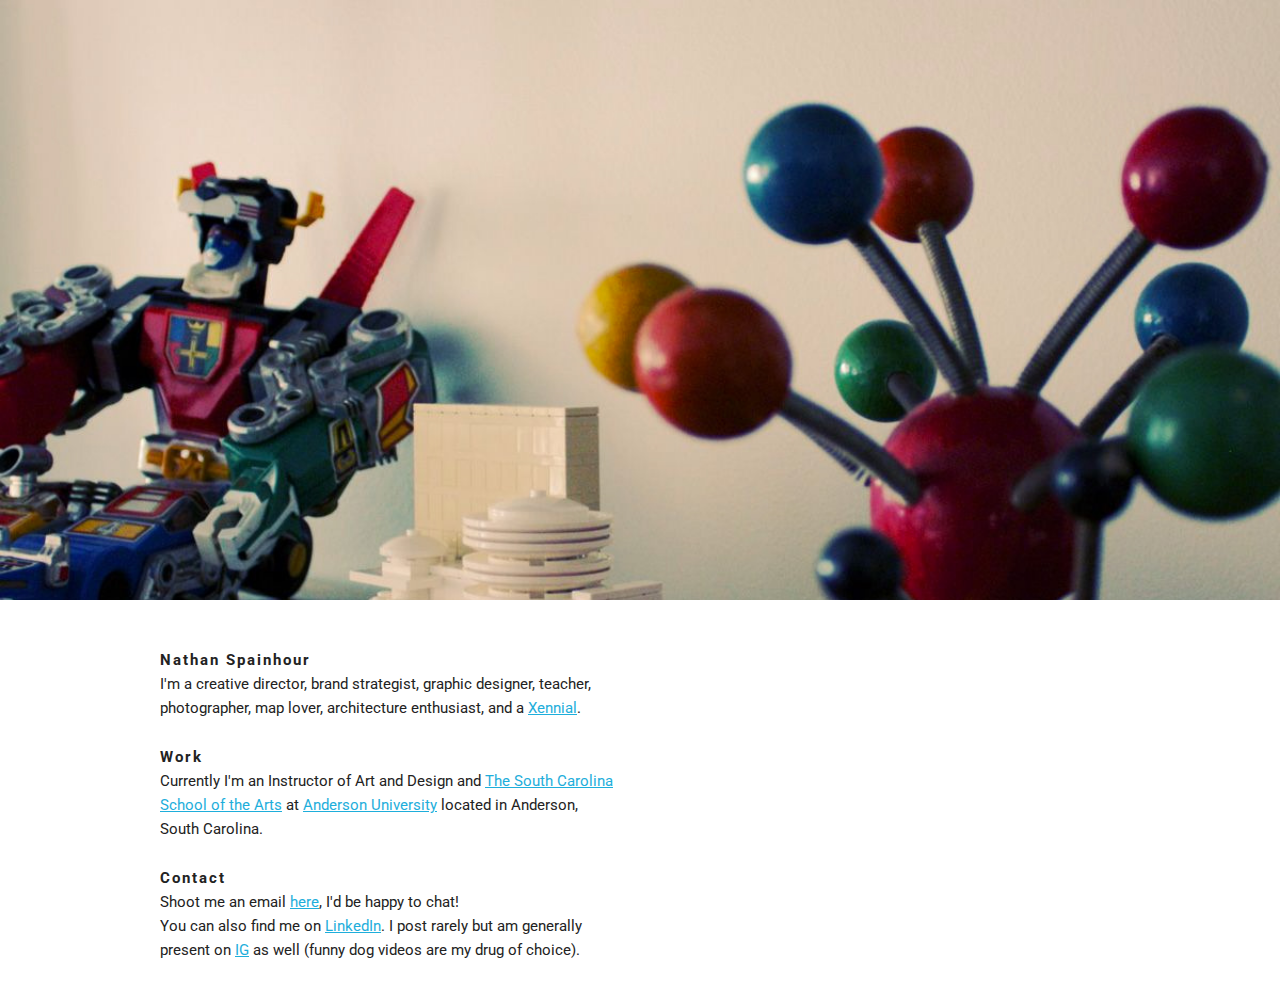
==== index.html @ f4badb20 "initial commit" ====
<!DOCTYPE html>
<html lang="en">
<head>

  <!-- Basic Page Needs
  –––––––––––––––––––––––––––––––––––––––––––––––––– -->
  <meta charset="utf-8">
  <title>Nathan Spainhour | Creative director and graphic designer</title>
  <meta name="description" content="Creative director, brand strategist, graphic designer, teacher, photographer, map lover, architecture enthusiast, and child of the 80s.">
  <meta name="author" content="Nathan Spainhour">

  <!-- Mobile Specific Metas
  –––––––––––––––––––––––––––––––––––––––––––––––––– -->
  <meta name="viewport" content="width=device-width, initial-scale=1">

  <!-- FONT
  –––––––––––––––––––––––––––––––––––––––––––––––––– -->
  <!-- <link href="//fonts.googleapis.com/css?family=Raleway:400,300,600" rel="stylesheet" type="text/css"> -->
  <link rel="preconnect" href="https://fonts.gstatic.com">
  <link href="https://fonts.googleapis.com/css2?family=Roboto:wght@400;700&display=swap" rel="stylesheet">

  <!-- CSS
  –––––––––––––––––––––––––––––––––––––––––––––––––– -->
  <link rel="stylesheet" href="css/normalize.css">
  <link rel="stylesheet" href="css/skeleton.css">
  <link rel="stylesheet" href="css/main.css">

  <!-- Favicon
  –––––––––––––––––––––––––––––––––––––––––––––––––– -->
  <link rel="icon" type="image/ico" href="images/favicon.ico">

</head>
<body>

  <!-- Primary Page Layout
  –––––––––––––––––––––––––––––––––––––––––––––––––– -->
<div class="banner"></div>
  <div class="container">
    <div class="row">
      <div class="one-half column" style="margin-top: 5%">
        <h1>Nathan Spainhour</h1>
        <p>I'm a creative director, brand strategist, graphic designer, teacher, photographer, map lover, architecture enthusiast, and a <a href="https://en.wikipedia.org/wiki/Xennials" target="_blank">Xennial</a>.</p>

<h4>Work</h4>

<p>Currently I'm an Instructor of Art and Design and <a href="http://art.schoolofthearts.com" target="_blank">The South Carolina School of the Arts</a> at <a href="https://andersonuniversity.edu" target="_blank">Anderson University</a> located in Anderson, South Carolina.</p>

<h4>Contact</h4>

<p>Shoot me an email <a href="mailto:nathan.spainhour@gmail.com">here</a>, I'd be happy to chat!<br>
You can also find me on <a href="https://www.linkedin.com/in/nathanspainhour/">LinkedIn</a>. I post rarely but am generally present on <a href="https://www.instagram.com/natespain/">IG</a> as well (funny dog videos are my drug of choice).</p>
      </div>
    </div>
  </div>

<!-- End Document
  –––––––––––––––––––––––––––––––––––––––––––––––––– -->
</body>
</html>
---- css/skeleton.css ----
/*
* Skeleton V2.0.4
* Copyright 2014, Dave Gamache
* www.getskeleton.com
* Free to use under the MIT license.
* http://www.opensource.org/licenses/mit-license.php
* 12/29/2014
*/


/* Table of contents
––––––––––––––––––––––––––––––––––––––––––––––––––
- Grid
- Base Styles
- Typography
- Links
- Buttons
- Forms
- Lists
- Code
- Tables
- Spacing
- Utilities
- Clearing
- Media Queries
*/


/* Grid
–––––––––––––––––––––––––––––––––––––––––––––––––– */
.container {
  position: relative;
  width: 100%;
  max-width: 960px;
  margin: 0 auto;
  padding: 0 20px;
  box-sizing: border-box; }
.column,
.columns {
  width: 100%;
  float: left;
  box-sizing: border-box; }

/* For devices larger than 400px */
@media (min-width: 400px) {
  .container {
    width: 85%;
    padding: 0; }
}

/* For devices larger than 550px */
@media (min-width: 550px) {
  .container {
    width: 80%; }
  .column,
  .columns {
    margin-left: 4%; }
  .column:first-child,
  .columns:first-child {
    margin-left: 0; }

  .one.column,
  .one.columns                    { width: 4.66666666667%; }
  .two.columns                    { width: 13.3333333333%; }
  .three.columns                  { width: 22%;            }
  .four.columns                   { width: 30.6666666667%; }
  .five.columns                   { width: 39.3333333333%; }
  .six.columns                    { width: 48%;            }
  .seven.columns                  { width: 56.6666666667%; }
  .eight.columns                  { width: 65.3333333333%; }
  .nine.columns                   { width: 74.0%;          }
  .ten.columns                    { width: 82.6666666667%; }
  .eleven.columns                 { width: 91.3333333333%; }
  .twelve.columns                 { width: 100%; margin-left: 0; }

  .one-third.column               { width: 30.6666666667%; }
  .two-thirds.column              { width: 65.3333333333%; }

  .one-half.column                { width: 48%; }

  /* Offsets */
  .offset-by-one.column,
  .offset-by-one.columns          { margin-left: 8.66666666667%; }
  .offset-by-two.column,
  .offset-by-two.columns          { margin-left: 17.3333333333%; }
  .offset-by-three.column,
  .offset-by-three.columns        { margin-left: 26%;            }
  .offset-by-four.column,
  .offset-by-four.columns         { margin-left: 34.6666666667%; }
  .offset-by-five.column,
  .offset-by-five.columns         { margin-left: 43.3333333333%; }
  .offset-by-six.column,
  .offset-by-six.columns          { margin-left: 52%;            }
  .offset-by-seven.column,
  .offset-by-seven.columns        { margin-left: 60.6666666667%; }
  .offset-by-eight.column,
  .offset-by-eight.columns        { margin-left: 69.3333333333%; }
  .offset-by-nine.column,
  .offset-by-nine.columns         { margin-left: 78.0%;          }
  .offset-by-ten.column,
  .offset-by-ten.columns          { margin-left: 86.6666666667%; }
  .offset-by-eleven.column,
  .offset-by-eleven.columns       { margin-left: 95.3333333333%; }

  .offset-by-one-third.column,
  .offset-by-one-third.columns    { margin-left: 34.6666666667%; }
  .offset-by-two-thirds.column,
  .offset-by-two-thirds.columns   { margin-left: 69.3333333333%; }

  .offset-by-one-half.column,
  .offset-by-one-half.columns     { margin-left: 52%; }

}


/* Base Styles
–––––––––––––––––––––––––––––––––––––––––––––––––– */
/* NOTE
html is set to 62.5% so that all the REM measurements throughout Skeleton
are based on 10px sizing. So basically 1.5rem = 15px :) */
html {
  font-size: 62.5%; }
body {
  font-size: 1.5em; /* currently ems cause chrome bug misinterpreting rems on body element */
  line-height: 1.6;
  font-weight: 400;
  font-family: "Raleway", "HelveticaNeue", "Helvetica Neue", Helvetica, Arial, sans-serif;
  color: #222; }


/* Typography
–––––––––––––––––––––––––––––––––––––––––––––––––– */
h1, h2, h3, h4, h5, h6 {
  margin-top: 0;
  margin-bottom: 2rem;
  font-weight: 300; }
h1 { font-size: 4.0rem; line-height: 1.2;  letter-spacing: -.1rem;}
h2 { font-size: 3.6rem; line-height: 1.25; letter-spacing: -.1rem; }
h3 { font-size: 3.0rem; line-height: 1.3;  letter-spacing: -.1rem; }
h4 { font-size: 2.4rem; line-height: 1.35; letter-spacing: -.08rem; }
h5 { font-size: 1.8rem; line-height: 1.5;  letter-spacing: -.05rem; }
h6 { font-size: 1.5rem; line-height: 1.6;  letter-spacing: 0; }

/* Larger than phablet */
@media (min-width: 550px) {
  h1 { font-size: 5.0rem; }
  h2 { font-size: 4.2rem; }
  h3 { font-size: 3.6rem; }
  h4 { font-size: 3.0rem; }
  h5 { font-size: 2.4rem; }
  h6 { font-size: 1.5rem; }
}

p {
  margin-top: 0; }


/* Links
–––––––––––––––––––––––––––––––––––––––––––––––––– */
a {
  color: #1EAEDB; }
a:hover {
  color: #0FA0CE; }


/* Buttons
–––––––––––––––––––––––––––––––––––––––––––––––––– */
.button,
button,
input[type="submit"],
input[type="reset"],
input[type="button"] {
  display: inline-block;
  height: 38px;
  padding: 0 30px;
  color: #555;
  text-align: center;
  font-size: 11px;
  font-weight: 600;
  line-height: 38px;
  letter-spacing: .1rem;
  text-transform: uppercase;
  text-decoration: none;
  white-space: nowrap;
  background-color: transparent;
  border-radius: 4px;
  border: 1px solid #bbb;
  cursor: pointer;
  box-sizing: border-box; }
.button:hover,
button:hover,
input[type="submit"]:hover,
input[type="reset"]:hover,
input[type="button"]:hover,
.button:focus,
button:focus,
input[type="submit"]:focus,
input[type="reset"]:focus,
input[type="button"]:focus {
  color: #333;
  border-color: #888;
  outline: 0; }
.button.button-primary,
button.button-primary,
input[type="submit"].button-primary,
input[type="reset"].button-primary,
input[type="button"].button-primary {
  color: #FFF;
  background-color: #33C3F0;
  border-color: #33C3F0; }
.button.button-primary:hover,
button.button-primary:hover,
input[type="submit"].button-primary:hover,
input[type="reset"].button-primary:hover,
input[type="button"].button-primary:hover,
.button.button-primary:focus,
button.button-primary:focus,
input[type="submit"].button-primary:focus,
input[type="reset"].button-primary:focus,
input[type="button"].button-primary:focus {
  color: #FFF;
  background-color: #1EAEDB;
  border-color: #1EAEDB; }


/* Forms
–––––––––––––––––––––––––––––––––––––––––––––––––– */
input[type="email"],
input[type="number"],
input[type="search"],
input[type="text"],
input[type="tel"],
input[type="url"],
input[type="password"],
textarea,
select {
  height: 38px;
  padding: 6px 10px; /* The 6px vertically centers text on FF, ignored by Webkit */
  background-color: #fff;
  border: 1px solid #D1D1D1;
  border-radius: 4px;
  box-shadow: none;
  box-sizing: border-box; }
/* Removes awkward default styles on some inputs for iOS */
input[type="email"],
input[type="number"],
input[type="search"],
input[type="text"],
input[type="tel"],
input[type="url"],
input[type="password"],
textarea {
  -webkit-appearance: none;
     -moz-appearance: none;
          appearance: none; }
textarea {
  min-height: 65px;
  padding-top: 6px;
  padding-bottom: 6px; }
input[type="email"]:focus,
input[type="number"]:focus,
input[type="search"]:focus,
input[type="text"]:focus,
input[type="tel"]:focus,
input[type="url"]:focus,
input[type="password"]:focus,
textarea:focus,
select:focus {
  border: 1px solid #33C3F0;
  outline: 0; }
label,
legend {
  display: block;
  margin-bottom: .5rem;
  font-weight: 600; }
fieldset {
  padding: 0;
  border-width: 0; }
input[type="checkbox"],
input[type="radio"] {
  display: inline; }
label > .label-body {
  display: inline-block;
  margin-left: .5rem;
  font-weight: normal; }


/* Lists
–––––––––––––––––––––––––––––––––––––––––––––––––– */
ul {
  list-style: circle inside; }
ol {
  list-style: decimal inside; }
ol, ul {
  padding-left: 0;
  margin-top: 0; }
ul ul,
ul ol,
ol ol,
ol ul {
  margin: 1.5rem 0 1.5rem 3rem;
  font-size: 90%; }
li {
  margin-bottom: 1rem; }


/* Code
–––––––––––––––––––––––––––––––––––––––––––––––––– */
code {
  padding: .2rem .5rem;
  margin: 0 .2rem;
  font-size: 90%;
  white-space: nowrap;
  background: #F1F1F1;
  border: 1px solid #E1E1E1;
  border-radius: 4px; }
pre > code {
  display: block;
  padding: 1rem 1.5rem;
  white-space: pre; }


/* Tables
–––––––––––––––––––––––––––––––––––––––––––––––––– */
th,
td {
  padding: 12px 15px;
  text-align: left;
  border-bottom: 1px solid #E1E1E1; }
th:first-child,
td:first-child {
  padding-left: 0; }
th:last-child,
td:last-child {
  padding-right: 0; }


/* Spacing
–––––––––––––––––––––––––––––––––––––––––––––––––– */
button,
.button {
  margin-bottom: 1rem; }
input,
textarea,
select,
fieldset {
  margin-bottom: 1.5rem; }
pre,
blockquote,
dl,
figure,
table,
p,
ul,
ol,
form {
  margin-bottom: 2.5rem; }


/* Utilities
–––––––––––––––––––––––––––––––––––––––––––––––––– */
.u-full-width {
  width: 100%;
  box-sizing: border-box; }
.u-max-full-width {
  max-width: 100%;
  box-sizing: border-box; }
.u-pull-right {
  float: right; }
.u-pull-left {
  float: left; }


/* Misc
–––––––––––––––––––––––––––––––––––––––––––––––––– */
hr {
  margin-top: 3rem;
  margin-bottom: 3.5rem;
  border-width: 0;
  border-top: 1px solid #E1E1E1; }


/* Clearing
–––––––––––––––––––––––––––––––––––––––––––––––––– */

/* Self Clearing Goodness */
.container:after,
.row:after,
.u-cf {
  content: "";
  display: table;
  clear: both; }


/* Media Queries
–––––––––––––––––––––––––––––––––––––––––––––––––– */
/*
Note: The best way to structure the use of media queries is to create the queries
near the relevant code. For example, if you wanted to change the styles for buttons
on small devices, paste the mobile query code up in the buttons section and style it
there.
*/


/* Larger than mobile */
@media (min-width: 400px) {}

/* Larger than phablet (also point when grid becomes active) */
@media (min-width: 550px) {}

/* Larger than tablet */
@media (min-width: 750px) {}

/* Larger than desktop */
@media (min-width: 1000px) {}

/* Larger than Desktop HD */
@media (min-width: 1200px) {}
---- css/main.css ----
body {
  font-size: 1.5em; /* currently ems cause chrome bug misinterpreting rems on body element */
  line-height: 1.6;
  font-weight: 400;
  font-family: "Roboto", "HelveticaNeue", "Helvetica Neue", Helvetica, Arial, sans-serif;
  color: #222; }

  h1, h2, h3, h4, h5, h6 {
    margin-top: 0;
    margin-bottom: 0rem;
    font-weight: 700; }
  h1, h2, h3, h4, h5, h6 { font-size: 1.5rem; line-height: 1.6;  letter-spacing: .2rem; }

  /* Larger than phablet */
  @media (min-width: 550px) {
    h1, h2, h3, h4, h5, h6 { font-size: 1.5rem; }
  }

.banner{
  background-image: url(../images/nathan-spainhour-header.jpg);
  background-position: left 30%;
  width: 100%;
  height: 600px;
  background-size: cover;
  background-repeat: no-repeat;
}
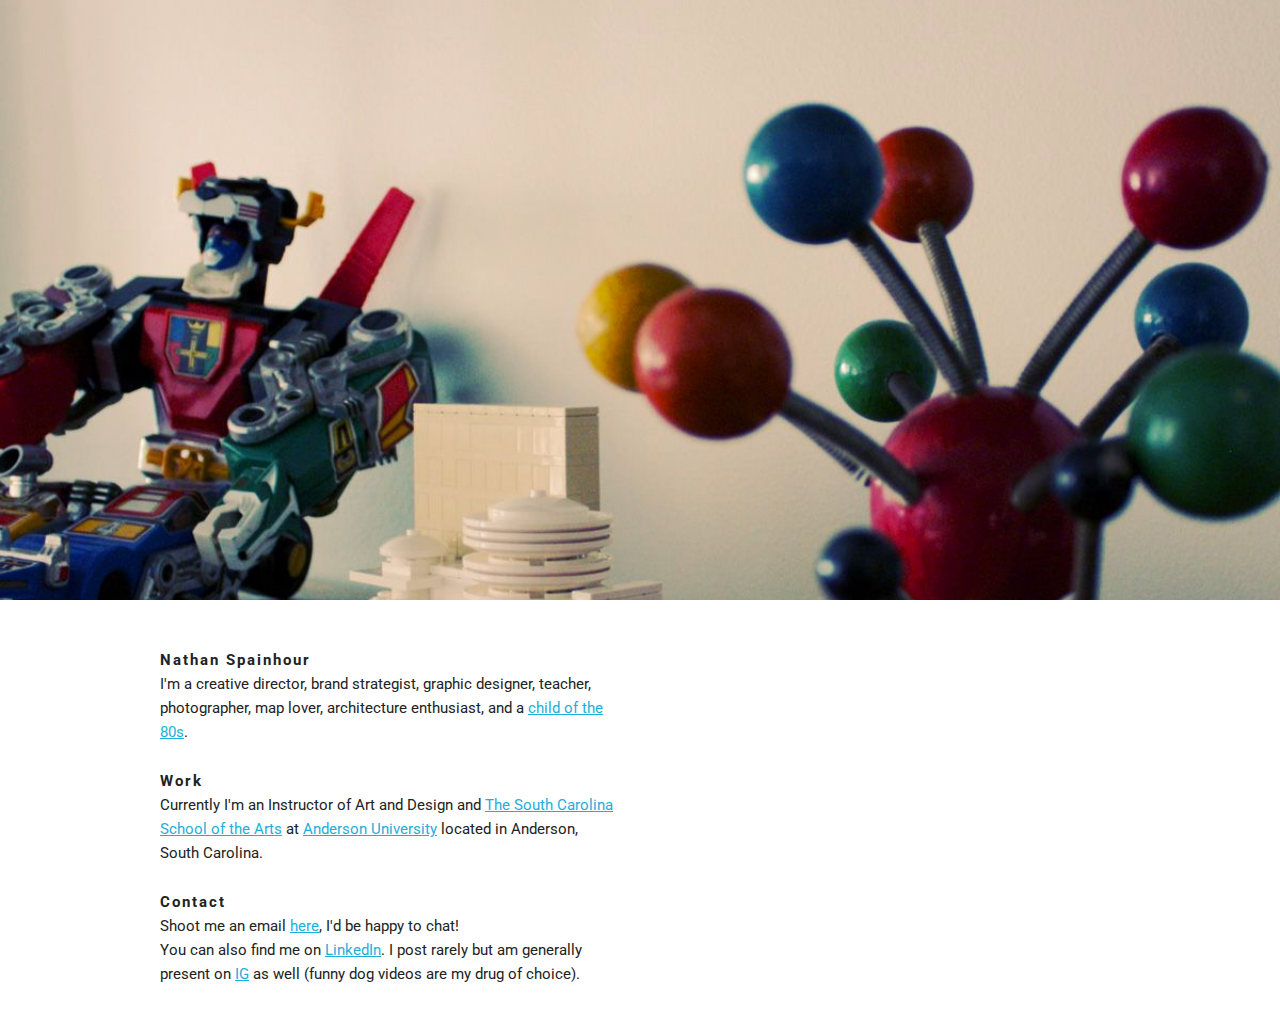
==== commit 1e8a30e5: "updated generation" ====
--- a/index.html
+++ b/index.html
@@ -39,7 +39,7 @@
     <div class="row">
       <div class="one-half column" style="margin-top: 5%">
         <h1>Nathan Spainhour</h1>
-        <p>I'm a creative director, brand strategist, graphic designer, teacher, photographer, map lover, architecture enthusiast, and a <a href="https://en.wikipedia.org/wiki/Xennials" target="_blank">Xennial</a>.</p>
+        <p>I'm a creative director, brand strategist, graphic designer, teacher, photographer, map lover, architecture enthusiast, and a <a href="https://en.wikipedia.org/wiki/Xennials" target="_blank">child of the 80s</a>.</p>
 
 <h4>Work</h4>
 
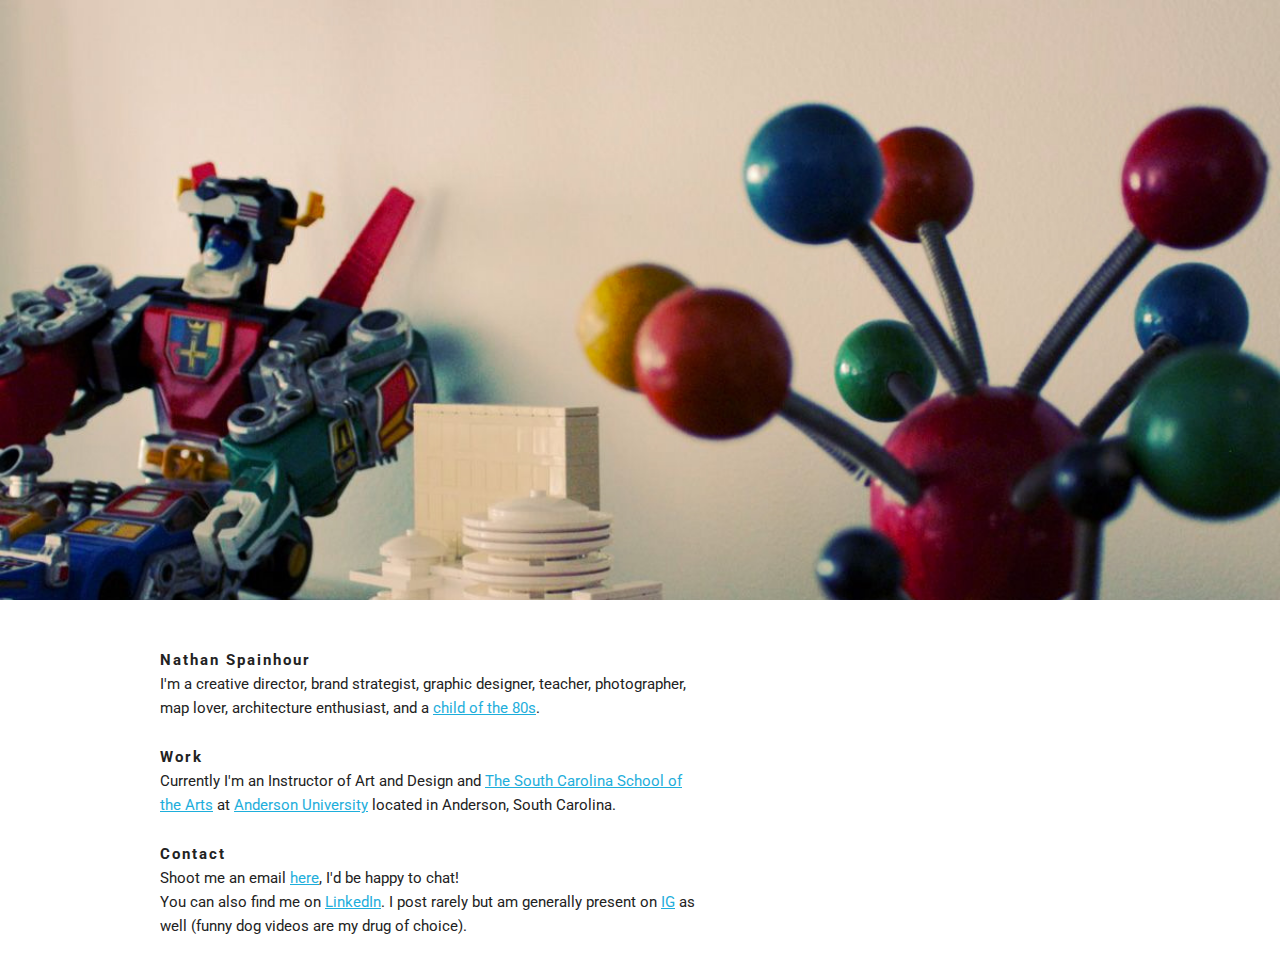
==== commit 4d6a1f9a: "Added columns" ====
--- a/index.html
+++ b/index.html
@@ -37,7 +37,7 @@
 <div class="banner"></div>
   <div class="container">
     <div class="row">
-      <div class="one-half column" style="margin-top: 5%">
+      <div class="seven columns" style="margin-top: 5%">
         <h1>Nathan Spainhour</h1>
         <p>I'm a creative director, brand strategist, graphic designer, teacher, photographer, map lover, architecture enthusiast, and a <a href="https://en.wikipedia.org/wiki/Xennials" target="_blank">child of the 80s</a>.</p>
 
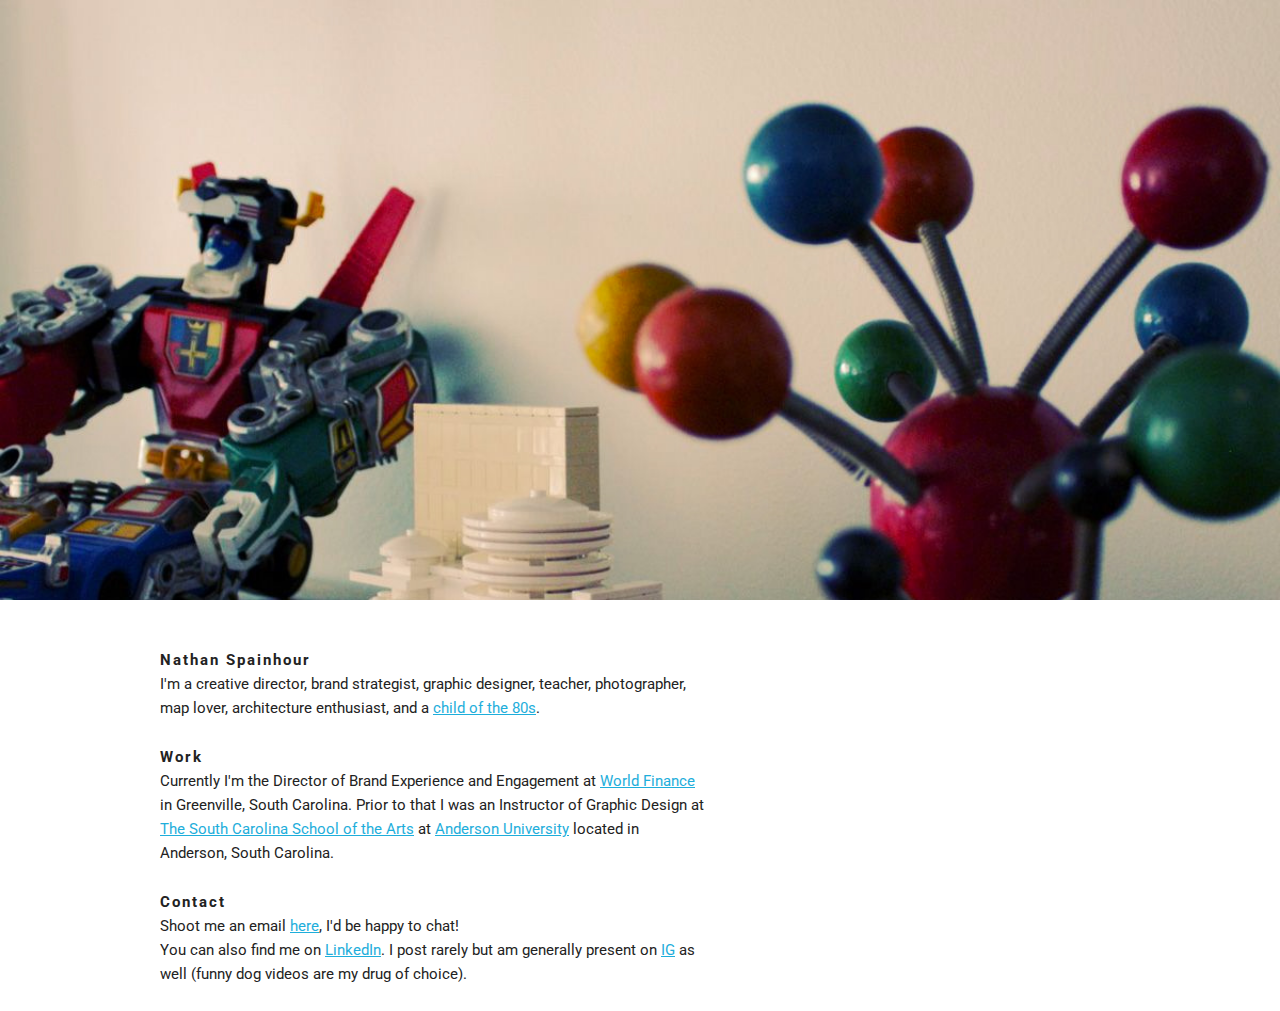
==== commit 661aa2bd: "added WF info" ====
--- a/index.html
+++ b/index.html
@@ -43,7 +43,7 @@
 
 <h4>Work</h4>
 
-<p>Currently I'm an Instructor of Art and Design and <a href="http://art.schoolofthearts.com" target="_blank">The South Carolina School of the Arts</a> at <a href="https://andersonuniversity.edu" target="_blank">Anderson University</a> located in Anderson, South Carolina.</p>
+<p>Currently I'm the Director of Brand Experience and Engagement at <a href="http://loansbyworld.com" target="_blank">World Finance</a> in Greenville, South Carolina. Prior to that I was an Instructor of Graphic Design at <a href="http://art.schoolofthearts.com" target="_blank">The South Carolina School of the Arts</a> at <a href="https://andersonuniversity.edu" target="_blank">Anderson University</a> located in Anderson, South Carolina.</p></p>
 
 <h4>Contact</h4>
 
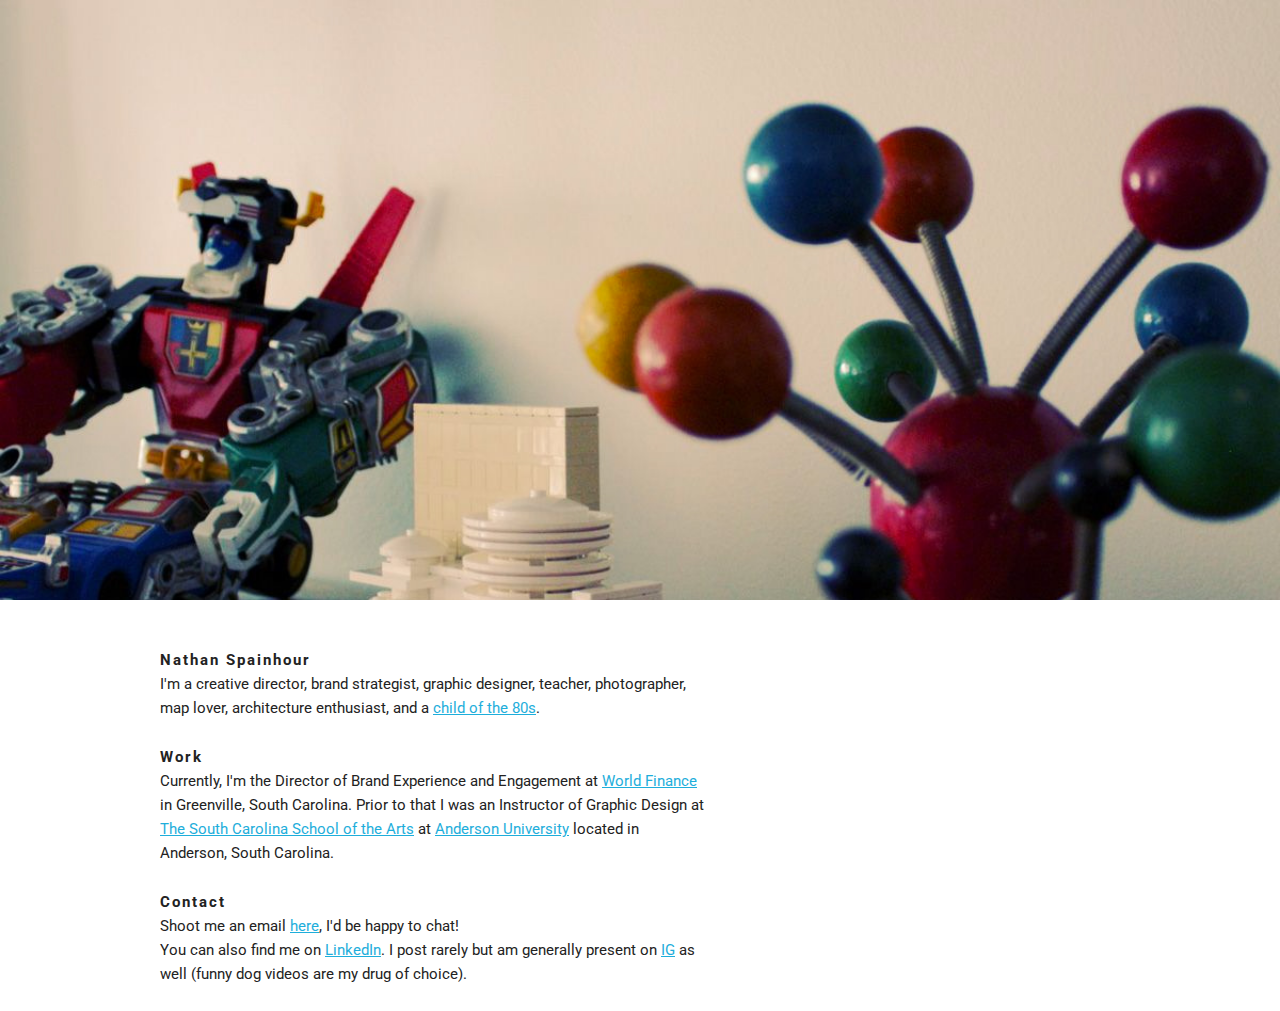
==== commit 87455eaa: "added comma" ====
--- a/index.html
+++ b/index.html
@@ -43,7 +43,7 @@
 
 <h4>Work</h4>
 
-<p>Currently I'm the Director of Brand Experience and Engagement at <a href="http://loansbyworld.com" target="_blank">World Finance</a> in Greenville, South Carolina. Prior to that I was an Instructor of Graphic Design at <a href="http://art.schoolofthearts.com" target="_blank">The South Carolina School of the Arts</a> at <a href="https://andersonuniversity.edu" target="_blank">Anderson University</a> located in Anderson, South Carolina.</p></p>
+<p>Currently, I'm the Director of Brand Experience and Engagement at <a href="http://loansbyworld.com" target="_blank">World Finance</a> in Greenville, South Carolina. Prior to that I was an Instructor of Graphic Design at <a href="http://art.schoolofthearts.com" target="_blank">The South Carolina School of the Arts</a> at <a href="https://andersonuniversity.edu" target="_blank">Anderson University</a> located in Anderson, South Carolina.</p></p>
 
 <h4>Contact</h4>
 
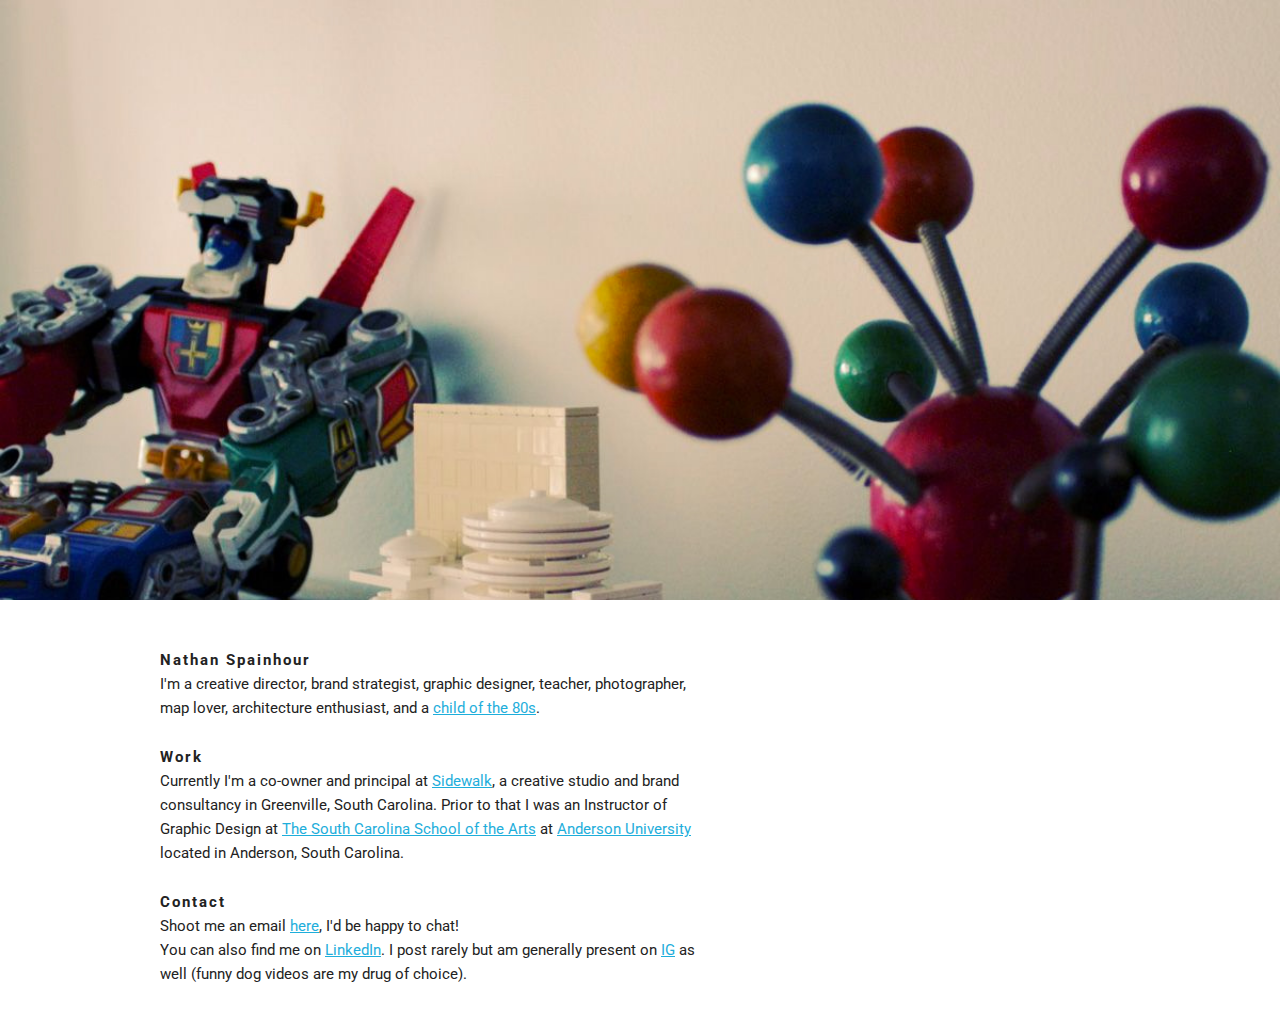
==== commit 8d29ed0a: "added sidewalk info" ====
--- a/index.html
+++ b/index.html
@@ -43,7 +43,7 @@
 
 <h4>Work</h4>
 
-<p>Currently, I'm the Director of Brand Experience and Engagement at <a href="http://loansbyworld.com" target="_blank">World Finance</a> in Greenville, South Carolina. Prior to that I was an Instructor of Graphic Design at <a href="http://art.schoolofthearts.com" target="_blank">The South Carolina School of the Arts</a> at <a href="https://andersonuniversity.edu" target="_blank">Anderson University</a> located in Anderson, South Carolina.</p></p>
+<p>Currently I'm a co-owner and principal at <a href="http://sidewalkstudio.co" target="_blank">Sidewalk</a>, a creative studio and brand consultancy in Greenville, South Carolina. Prior to that I was an Instructor of Graphic Design at <a href="http://art.schoolofthearts.com" target="_blank">The South Carolina School of the Arts</a> at <a href="https://andersonuniversity.edu" target="_blank">Anderson University</a> located in Anderson, South Carolina.</p></p>
 
 <h4>Contact</h4>
 
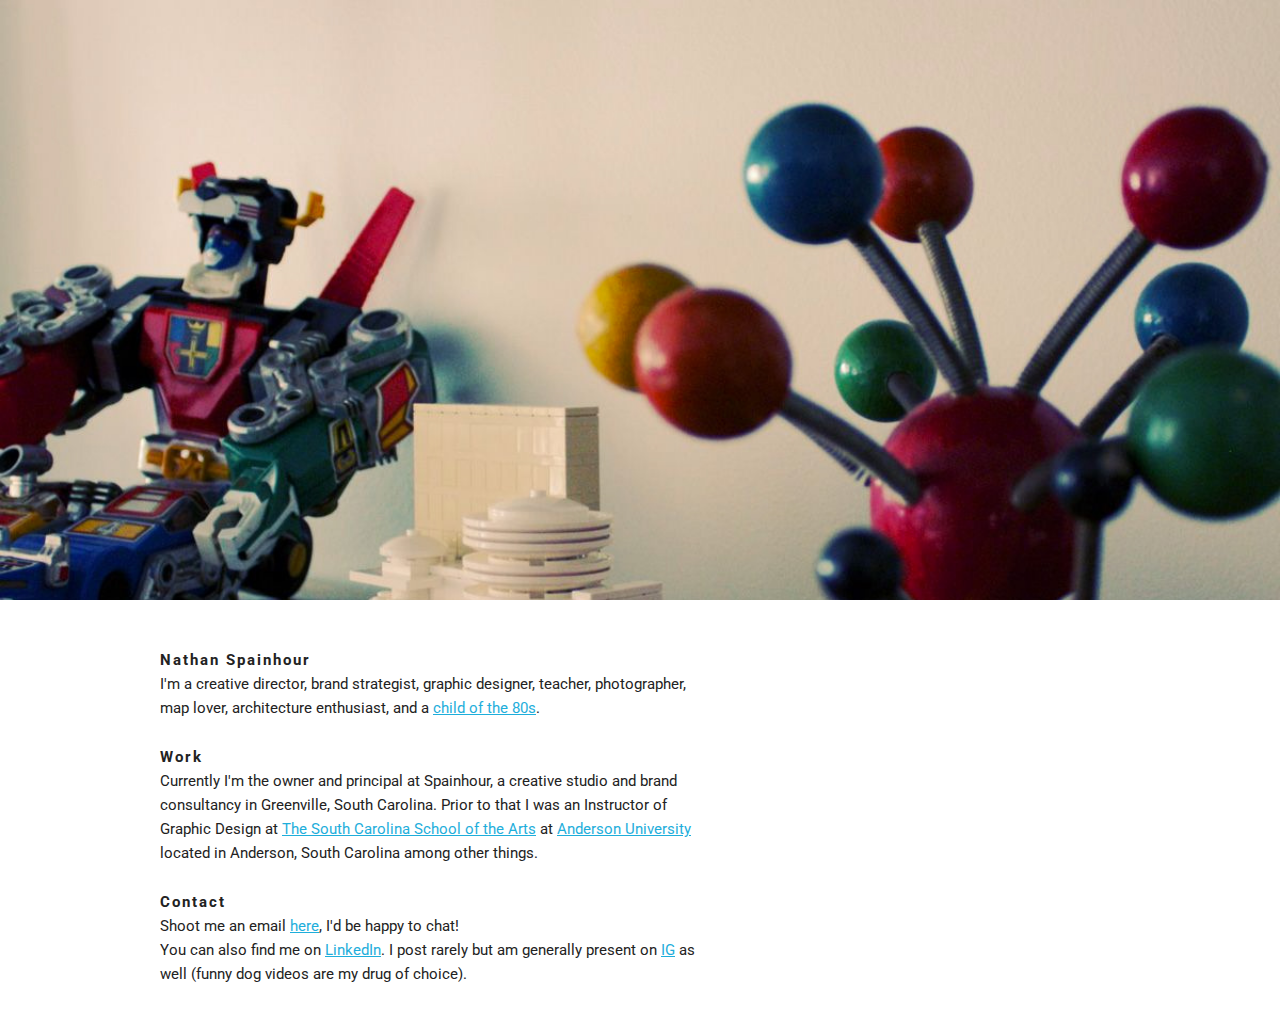
==== commit 8d9db77f: "Update index.html" ====
--- a/index.html
+++ b/index.html
@@ -43,11 +43,11 @@
 
 <h4>Work</h4>
 
-<p>Currently I'm a co-owner and principal at <a href="http://sidewalkstudio.co" target="_blank">Sidewalk</a>, a creative studio and brand consultancy in Greenville, South Carolina. Prior to that I was an Instructor of Graphic Design at <a href="http://art.schoolofthearts.com" target="_blank">The South Carolina School of the Arts</a> at <a href="https://andersonuniversity.edu" target="_blank">Anderson University</a> located in Anderson, South Carolina.</p></p>
+<p>Currently I'm the owner and principal at Spainhour, a creative studio and brand consultancy in Greenville, South Carolina. Prior to that I was an Instructor of Graphic Design at <a href="http://art.schoolofthearts.com" target="_blank">The South Carolina School of the Arts</a> at <a href="https://andersonuniversity.edu" target="_blank">Anderson University</a> located in Anderson, South Carolina among other things.</p></p>
 
 <h4>Contact</h4>
 
-<p>Shoot me an email <a href="mailto:nathan.spainhour@gmail.com">here</a>, I'd be happy to chat!<br>
+<p>Shoot me an email <a href="mailto:nathan@spainhour.co">here</a>, I'd be happy to chat!<br>
 You can also find me on <a href="https://www.linkedin.com/in/nathanspainhour/">LinkedIn</a>. I post rarely but am generally present on <a href="https://www.instagram.com/natespain/">IG</a> as well (funny dog videos are my drug of choice).</p>
       </div>
     </div>
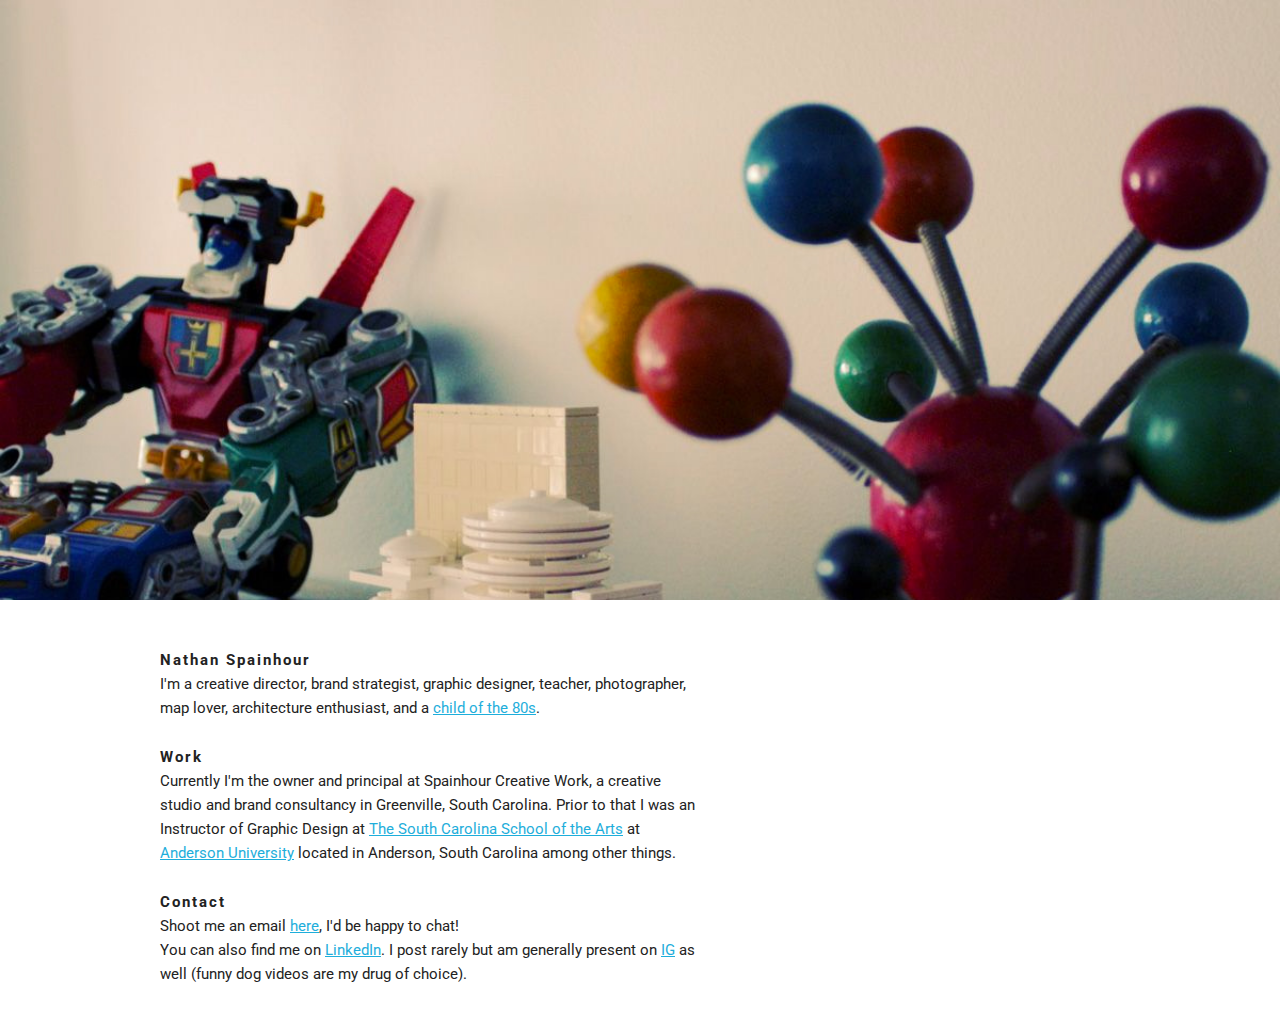
==== commit 823b055b: "Update index.html" ====
--- a/index.html
+++ b/index.html
@@ -43,7 +43,7 @@
 
 <h4>Work</h4>
 
-<p>Currently I'm the owner and principal at Spainhour, a creative studio and brand consultancy in Greenville, South Carolina. Prior to that I was an Instructor of Graphic Design at <a href="http://art.schoolofthearts.com" target="_blank">The South Carolina School of the Arts</a> at <a href="https://andersonuniversity.edu" target="_blank">Anderson University</a> located in Anderson, South Carolina among other things.</p></p>
+<p>Currently I'm the owner and principal at Spainhour Creative Work, a creative studio and brand consultancy in Greenville, South Carolina. Prior to that I was an Instructor of Graphic Design at <a href="http://art.schoolofthearts.com" target="_blank">The South Carolina School of the Arts</a> at <a href="https://andersonuniversity.edu" target="_blank">Anderson University</a> located in Anderson, South Carolina among other things.</p></p>
 
 <h4>Contact</h4>
 
